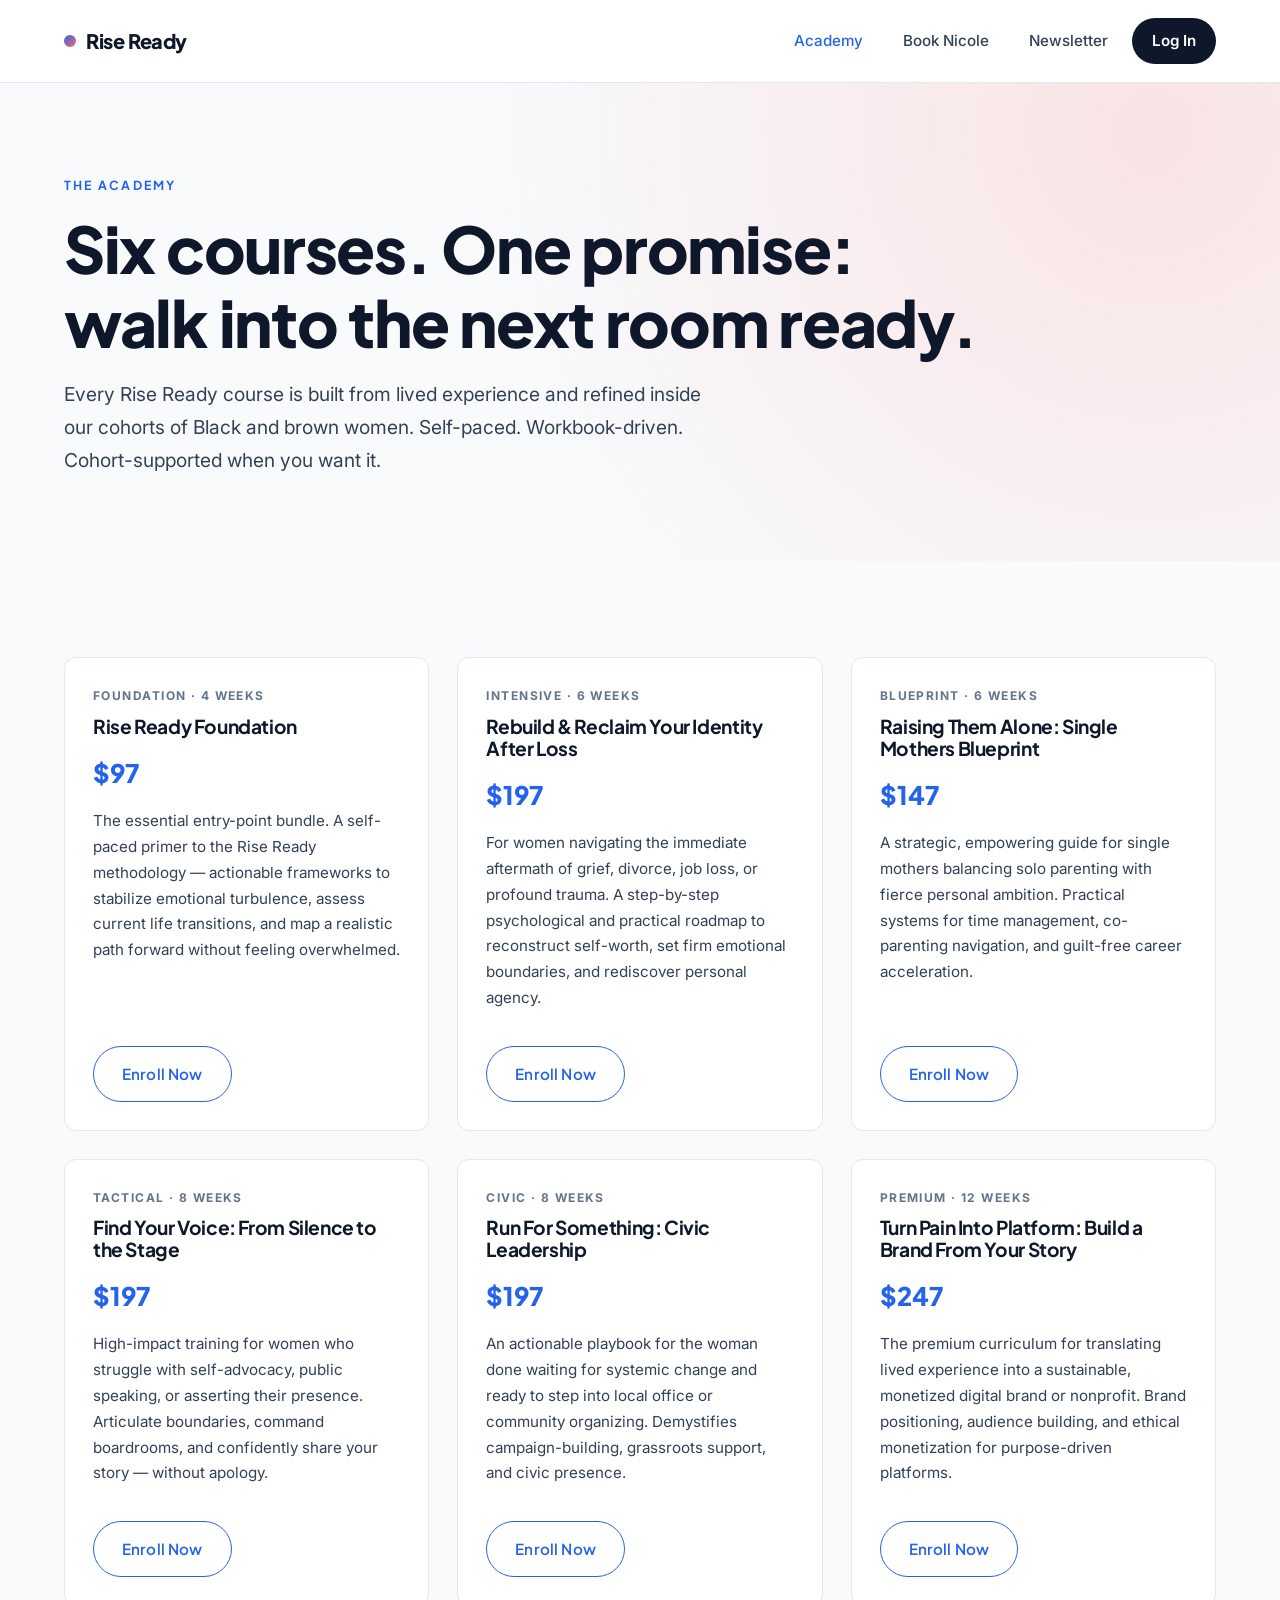
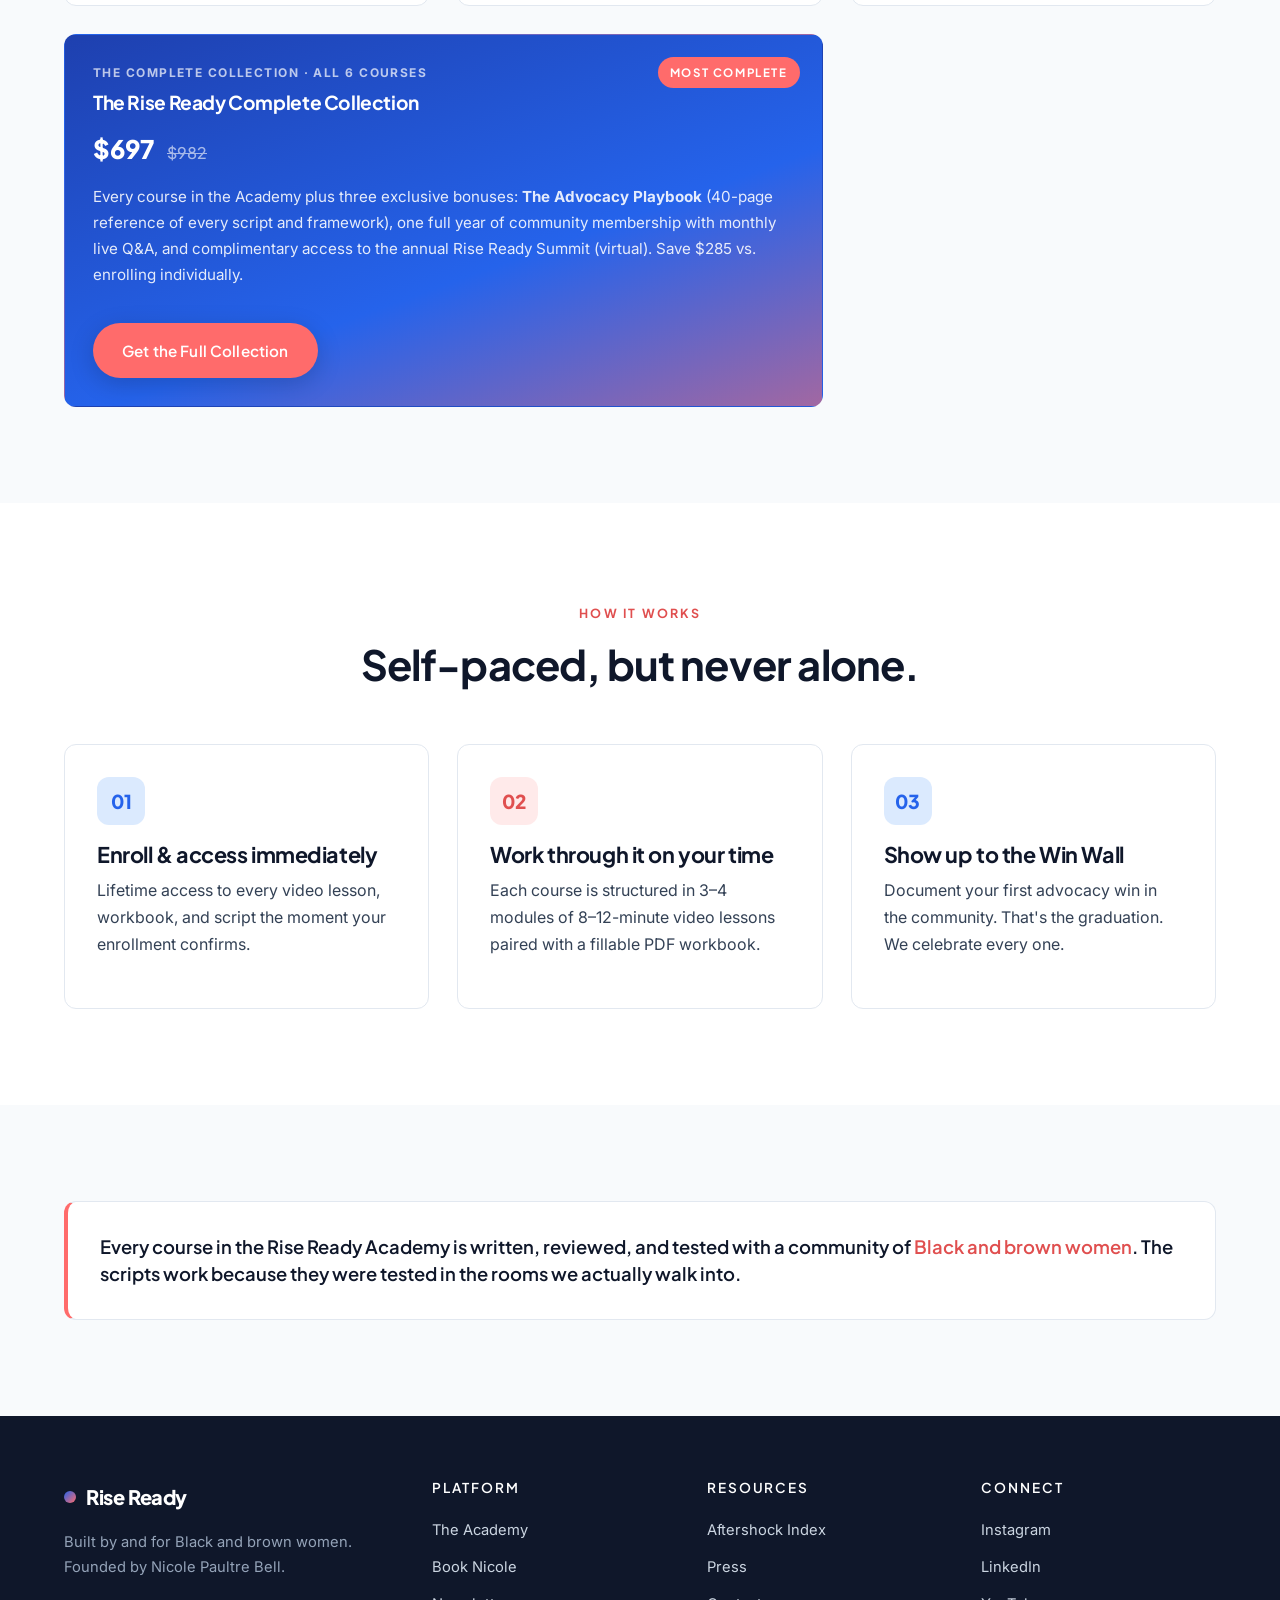
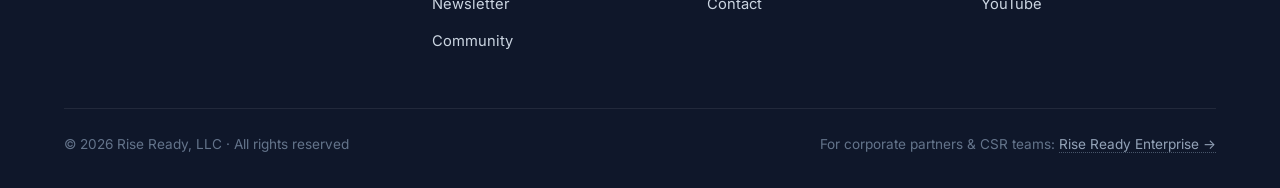
==== academy.html @ 7138906f "Build Rise Ready site: homepage, Academy, Book Nicole, Enterprise portal - Brand system: Azure #2563" ====
<!DOCTYPE html>
<html lang="en">
<head>
  <meta charset="UTF-8" />
  <meta name="viewport" content="width=device-width, initial-scale=1.0" />
  <title>The Academy — Rise Ready</title>
  <meta name="description" content="Six self-paced courses built for Black and brown women — from foundational healing to civic leadership and platform-building." />
  <link rel="preconnect" href="https://fonts.googleapis.com" />
  <link rel="preconnect" href="https://fonts.gstatic.com" crossorigin />
  <link href="https://fonts.googleapis.com/css2?family=Plus+Jakarta+Sans:wght@500;600;700;800&family=Inter:wght@400;500;600;700&display=swap" rel="stylesheet" />
  <link rel="stylesheet" href="style.css" />
</head>
<body>

  <!-- Navigation -->
  <header class="nav">
    <div class="nav-inner">
      <a href="index.html" class="brand"><span class="dot"></span> Rise Ready</a>
      <nav>
        <ul class="nav-links">
          <li><a href="academy.html" style="color: var(--azure);">Academy</a></li>
          <li><a href="speaking.html">Book Nicole</a></li>
          <li><a href="index.html#newsletter">Newsletter</a></li>
          <li><a href="#login" class="nav-cta">Log In</a></li>
        </ul>
      </nav>
    </div>
  </header>

  <!-- Page header -->
  <section class="page-header">
    <div class="container">
      <span class="eyebrow">The Academy</span>
      <h1>Six courses. One promise: <br>walk into the next room ready.</h1>
      <p class="lede">Every Rise Ready course is built from lived experience and refined inside our cohorts of Black and brown women. Self-paced. Workbook-driven. Cohort-supported when you want it.</p>
    </div>
  </section>

  <!-- Course catalog -->
  <section class="section-pearl">
    <div class="container">

      <div class="grid grid-3" style="margin-bottom: 28px;">

        <!-- 1. Rise Ready Foundation -->
        <article class="course">
          <span class="meta">Foundation · 4 weeks</span>
          <h3>Rise Ready Foundation</h3>
          <div class="price">$97</div>
          <p>The essential entry-point bundle. A self-paced primer to the Rise Ready methodology — actionable frameworks to stabilize emotional turbulence, assess current life transitions, and map a realistic path forward without feeling overwhelmed.</p>
          <a href="#enroll" class="btn btn-secondary">Enroll Now</a>
        </article>

        <!-- 2. Rebuild and Reclaim -->
        <article class="course">
          <span class="meta">Intensive · 6 weeks</span>
          <h3>Rebuild &amp; Reclaim Your Identity After Loss</h3>
          <div class="price">$197</div>
          <p>For women navigating the immediate aftermath of grief, divorce, job loss, or profound trauma. A step-by-step psychological and practical roadmap to reconstruct self-worth, set firm emotional boundaries, and rediscover personal agency.</p>
          <a href="#enroll" class="btn btn-secondary">Enroll Now</a>
        </article>

        <!-- 3. Raising Them Alone -->
        <article class="course">
          <span class="meta">Blueprint · 6 weeks</span>
          <h3>Raising Them Alone: Single Mothers Blueprint</h3>
          <div class="price">$147</div>
          <p>A strategic, empowering guide for single mothers balancing solo parenting with fierce personal ambition. Practical systems for time management, co-parenting navigation, and guilt-free career acceleration.</p>
          <a href="#enroll" class="btn btn-secondary">Enroll Now</a>
        </article>

        <!-- 4. Find Your Voice -->
        <article class="course">
          <span class="meta">Tactical · 8 weeks</span>
          <h3>Find Your Voice: From Silence to the Stage</h3>
          <div class="price">$197</div>
          <p>High-impact training for women who struggle with self-advocacy, public speaking, or asserting their presence. Articulate boundaries, command boardrooms, and confidently share your story — without apology.</p>
          <a href="#enroll" class="btn btn-secondary">Enroll Now</a>
        </article>

        <!-- 5. Run For Something -->
        <article class="course">
          <span class="meta">Civic · 8 weeks</span>
          <h3>Run For Something: Civic Leadership</h3>
          <div class="price">$197</div>
          <p>An actionable playbook for the woman done waiting for systemic change and ready to step into local office or community organizing. Demystifies campaign-building, grassroots support, and civic presence.</p>
          <a href="#enroll" class="btn btn-secondary">Enroll Now</a>
        </article>

        <!-- 6. Turn Pain Into Platform -->
        <article class="course">
          <span class="meta">Premium · 12 weeks</span>
          <h3>Turn Pain Into Platform: Build a Brand From Your Story</h3>
          <div class="price">$247</div>
          <p>The premium curriculum for translating lived experience into a sustainable, monetized digital brand or nonprofit. Brand positioning, audience building, and ethical monetization for purpose-driven platforms.</p>
          <a href="#enroll" class="btn btn-secondary">Enroll Now</a>
        </article>

      </div>

      <!-- Complete Collection -->
      <div class="grid grid-3">
        <article class="course course-featured">
          <span class="badge">Most Complete</span>
          <span class="meta">The Complete Collection · All 6 courses</span>
          <h3>The Rise Ready Complete Collection</h3>
          <div class="price">$697 <span style="font-size: 1rem; opacity: 0.6; text-decoration: line-through; font-weight: 500; margin-left: 8px;">$982</span></div>
          <p>Every course in the Academy plus three exclusive bonuses: <strong>The Advocacy Playbook</strong> (40-page reference of every script and framework), one full year of community membership with monthly live Q&amp;A, and complimentary access to the annual Rise Ready Summit (virtual). Save $285 vs. enrolling individually.</p>
          <a href="#enroll" class="btn btn-coral">Get the Full Collection</a>
        </article>
      </div>

    </div>
  </section>

  <!-- How it works -->
  <section>
    <div class="container">
      <div class="section-head">
        <span class="eyebrow coral">How it works</span>
        <h2>Self-paced, but never alone.</h2>
      </div>
      <div class="grid grid-3">
        <div class="pillar">
          <span class="icon">01</span>
          <h3>Enroll &amp; access immediately</h3>
          <p>Lifetime access to every video lesson, workbook, and script the moment your enrollment confirms.</p>
        </div>
        <div class="pillar coral">
          <span class="icon">02</span>
          <h3>Work through it on your time</h3>
          <p>Each course is structured in 3–4 modules of 8–12-minute video lessons paired with a fillable PDF workbook.</p>
        </div>
        <div class="pillar">
          <span class="icon">03</span>
          <h3>Show up to the Win Wall</h3>
          <p>Document your first advocacy win in the community. That's the graduation. We celebrate every one.</p>
        </div>
      </div>
    </div>
  </section>

  <!-- Identity callout -->
  <section class="section-pearl">
    <div class="container">
      <div class="identity-callout">
        Every course in the Rise Ready Academy is written, reviewed, and tested with a community of <em>Black and brown women</em>. The scripts work because they were tested in the rooms we actually walk into.
      </div>
    </div>
  </section>

  <!-- Footer -->
  <footer class="footer">
    <div class="container">
      <div class="footer-grid">
        <div>
          <div class="brand" style="color: white;"><span class="dot"></span> Rise Ready</div>
          <p style="margin-top: 16px; color: #94A3B8;">Built by and for Black and brown women. Founded by Nicole Paultre Bell.</p>
        </div>
        <div>
          <h4>Platform</h4>
          <ul>
            <li><a href="academy.html">The Academy</a></li>
            <li><a href="speaking.html">Book Nicole</a></li>
            <li><a href="index.html#newsletter">Newsletter</a></li>
            <li><a href="#community">Community</a></li>
          </ul>
        </div>
        <div>
          <h4>Resources</h4>
          <ul>
            <li><a href="#index">Aftershock Index</a></li>
            <li><a href="#press">Press</a></li>
            <li><a href="#contact">Contact</a></li>
          </ul>
        </div>
        <div>
          <h4>Connect</h4>
          <ul>
            <li><a href="#instagram">Instagram</a></li>
            <li><a href="#linkedin">LinkedIn</a></li>
            <li><a href="#youtube">YouTube</a></li>
          </ul>
        </div>
      </div>
      <div class="footer-bottom">
        <span>© 2026 Rise Ready, LLC · All rights reserved</span>
        <span class="footer-enterprise">For corporate partners &amp; CSR teams: <a href="enterprise.html">Rise Ready Enterprise →</a></span>
      </div>
    </div>
  </footer>

</body>
</html>
---- style.css ----
/* =========================================================
   RISE READY — BRAND SYSTEM
   Palette: Azure Blue #2563EB · Sunrise Coral #FF6B6B
            Crisp White #FFFFFF · Pearl Grey #F8FAFC
   Type:    Plus Jakarta Sans (headers) · Inter (body)
   ========================================================= */

:root {
  --azure: #2563EB;
  --azure-deep: #1E40AF;
  --azure-soft: #DBEAFE;
  --coral: #FF6B6B;
  --coral-deep: #E04F4F;
  --white: #FFFFFF;
  --pearl: #F8FAFC;
  --ink: #0F172A;
  --ink-soft: #334155;
  --ink-muted: #64748B;
  --line: #E2E8F0;

  --shadow-sm: 0 1px 2px rgba(15, 23, 42, 0.06);
  --shadow-md: 0 4px 16px rgba(15, 23, 42, 0.08);
  --shadow-lg: 0 12px 40px rgba(37, 99, 235, 0.12);

  --radius-sm: 6px;
  --radius-md: 12px;
  --radius-lg: 20px;

  --container: 1200px;
}

/* ---------- Reset ---------- */
*, *::before, *::after { box-sizing: border-box; }
html { scroll-behavior: smooth; -webkit-text-size-adjust: 100%; }
body {
  margin: 0;
  font-family: 'Inter', -apple-system, BlinkMacSystemFont, 'Segoe UI', sans-serif;
  font-size: 16px;
  line-height: 1.7;
  color: var(--ink);
  background: var(--white);
  -webkit-font-smoothing: antialiased;
  -moz-osx-font-smoothing: grayscale;
}
img { max-width: 100%; display: block; }
a { color: var(--azure); text-decoration: none; }
a:hover { color: var(--azure-deep); }

/* ---------- Typography ---------- */
h1, h2, h3, h4, h5 {
  font-family: 'Plus Jakarta Sans', 'Inter', sans-serif;
  font-weight: 700;
  letter-spacing: -0.02em;
  line-height: 1.15;
  margin: 0 0 0.6em;
  color: var(--ink);
}
h1 { font-size: clamp(2.4rem, 5.5vw, 4rem); font-weight: 800; }
h2 { font-size: clamp(1.8rem, 3.4vw, 2.6rem); }
h3 { font-size: 1.35rem; font-weight: 700; }
h4 { font-size: 1.05rem; font-weight: 600; }
p  { margin: 0 0 1.1em; color: var(--ink-soft); }

.eyebrow {
  display: inline-block;
  font-family: 'Plus Jakarta Sans', sans-serif;
  font-size: 0.78rem;
  font-weight: 700;
  letter-spacing: 0.18em;
  text-transform: uppercase;
  color: var(--azure);
  margin-bottom: 1rem;
}
.eyebrow.coral { color: var(--coral-deep); }

.lede { font-size: 1.15rem; color: var(--ink-soft); max-width: 640px; }

.data {
  font-family: 'Plus Jakarta Sans', sans-serif;
  font-weight: 800;
  font-variant-numeric: tabular-nums;
  letter-spacing: -0.02em;
  color: var(--azure);
}

/* ---------- Layout ---------- */
.container { width: 100%; max-width: var(--container); margin: 0 auto; padding: 0 24px; }
section { padding: 96px 0; }
@media (max-width: 720px) { section { padding: 64px 0; } }

.section-pearl { background: var(--pearl); }
.section-ink { background: var(--ink); color: #CBD5E1; }
.section-ink h1, .section-ink h2, .section-ink h3, .section-ink h4 { color: var(--white); }
.section-ink p { color: #CBD5E1; }
.section-azure {
  background: linear-gradient(135deg, var(--azure) 0%, var(--azure-deep) 100%);
  color: var(--white);
}
.section-azure h1, .section-azure h2, .section-azure h3, .section-azure h4 { color: var(--white); }
.section-azure p { color: rgba(255, 255, 255, 0.88); }

.grid { display: grid; gap: 28px; }
.grid-2 { grid-template-columns: repeat(2, 1fr); }
.grid-3 { grid-template-columns: repeat(3, 1fr); }
.grid-4 { grid-template-columns: repeat(4, 1fr); }
@media (max-width: 900px) {
  .grid-3, .grid-4 { grid-template-columns: repeat(2, 1fr); }
}
@media (max-width: 620px) {
  .grid-2, .grid-3, .grid-4 { grid-template-columns: 1fr; }
}

/* ---------- Buttons ---------- */
.btn {
  display: inline-flex;
  align-items: center;
  justify-content: center;
  gap: 10px;
  padding: 14px 28px;
  border-radius: 999px;
  font-family: 'Plus Jakarta Sans', sans-serif;
  font-weight: 600;
  font-size: 0.95rem;
  letter-spacing: 0.01em;
  border: 1.5px solid transparent;
  cursor: pointer;
  transition: transform 0.15s ease, box-shadow 0.2s ease, background 0.2s ease, color 0.2s ease, border-color 0.2s ease;
  text-decoration: none;
}
.btn-primary {
  background: var(--azure);
  color: var(--white);
  box-shadow: var(--shadow-md);
}
.btn-primary:hover {
  background: var(--azure-deep);
  color: var(--white);
  transform: translateY(-1px);
  box-shadow: var(--shadow-lg);
}
.btn-coral {
  background: var(--coral);
  color: var(--white);
}
.btn-coral:hover { background: var(--coral-deep); color: var(--white); transform: translateY(-1px); }
.btn-secondary {
  background: transparent;
  border-color: var(--azure);
  color: var(--azure);
}
.btn-secondary:hover { background: var(--azure); color: var(--white); }
.btn-ghost-light {
  background: transparent;
  border-color: rgba(255, 255, 255, 0.5);
  color: var(--white);
}
.btn-ghost-light:hover { background: var(--white); color: var(--azure-deep); border-color: var(--white); }

/* ---------- Navigation ---------- */
.nav {
  position: sticky;
  top: 0;
  z-index: 50;
  background: rgba(255, 255, 255, 0.92);
  backdrop-filter: saturate(180%) blur(12px);
  border-bottom: 1px solid var(--line);
}
.nav-inner {
  max-width: var(--container);
  margin: 0 auto;
  display: flex;
  align-items: center;
  justify-content: space-between;
  padding: 18px 24px;
}
.brand {
  font-family: 'Plus Jakarta Sans', sans-serif;
  font-weight: 800;
  font-size: 1.25rem;
  letter-spacing: -0.02em;
  color: var(--ink);
  display: flex;
  align-items: center;
  gap: 10px;
}
.brand .dot {
  width: 12px; height: 12px; border-radius: 50%;
  background: linear-gradient(135deg, var(--azure), var(--coral));
}
.nav-links { display: flex; gap: 8px; align-items: center; list-style: none; margin: 0; padding: 0; }
.nav-links a {
  display: inline-block;
  padding: 8px 16px;
  font-size: 0.95rem;
  font-weight: 500;
  color: var(--ink-soft);
  border-radius: 999px;
}
.nav-links a:hover { color: var(--azure); background: var(--pearl); }
.nav-links .nav-cta {
  background: var(--ink);
  color: var(--white);
  padding: 10px 20px;
  font-weight: 600;
}
.nav-links .nav-cta:hover { background: var(--azure); color: var(--white); }

.nav-toggle { display: none; }
@media (max-width: 760px) {
  .nav-links { display: none; }
}

/* ---------- Hero ---------- */
.hero {
  position: relative;
  padding: 120px 0 96px;
  background:
    radial-gradient(circle at 85% 0%, rgba(255, 107, 107, 0.18), transparent 55%),
    radial-gradient(circle at 0% 90%, rgba(37, 99, 235, 0.12), transparent 50%),
    var(--pearl);
  overflow: hidden;
}
.hero-grid {
  display: grid;
  grid-template-columns: 1.2fr 1fr;
  gap: 60px;
  align-items: center;
}
@media (max-width: 900px) {
  .hero { padding: 80px 0 64px; }
  .hero-grid { grid-template-columns: 1fr; gap: 40px; }
}
.hero h1 { margin-bottom: 0.4em; }
.hero h1 .accent {
  background: linear-gradient(120deg, var(--azure) 0%, var(--coral) 100%);
  -webkit-background-clip: text;
  background-clip: text;
  color: transparent;
}
.hero-cta { display: flex; gap: 14px; flex-wrap: wrap; margin-top: 28px; }

.hero-card {
  position: relative;
  background: var(--white);
  border: 1px solid var(--line);
  border-radius: var(--radius-lg);
  padding: 32px;
  box-shadow: var(--shadow-lg);
}
.hero-card .stat-row {
  display: grid;
  grid-template-columns: 1fr 1fr;
  gap: 20px;
  margin-top: 20px;
  padding-top: 20px;
  border-top: 1px solid var(--line);
}
.hero-card .stat-num { font-size: 2rem; line-height: 1; color: var(--azure); }
.hero-card .stat-label { font-size: 0.85rem; color: var(--ink-muted); margin-top: 4px; }

.hero-card .quote {
  font-family: 'Plus Jakarta Sans', sans-serif;
  font-size: 1.1rem;
  font-weight: 600;
  color: var(--ink);
  line-height: 1.4;
}
.hero-card .quote::before {
  content: '“';
  font-size: 3rem;
  color: var(--coral);
  line-height: 0.8;
  display: block;
  margin-bottom: 8px;
}
.hero-card .attribution {
  font-size: 0.85rem;
  color: var(--ink-muted);
  margin-top: 12px;
}

/* ---------- Proof bar ---------- */
.proof-bar {
  background: var(--white);
  border-top: 1px solid var(--line);
  border-bottom: 1px solid var(--line);
  padding: 28px 0;
}
.proof-bar .row {
  display: flex;
  flex-wrap: wrap;
  gap: 32px;
  justify-content: space-between;
  align-items: center;
}
.proof-bar .label {
  font-family: 'Plus Jakarta Sans', sans-serif;
  font-size: 0.78rem;
  letter-spacing: 0.16em;
  text-transform: uppercase;
  color: var(--ink-muted);
}
.proof-logos {
  display: flex;
  flex-wrap: wrap;
  gap: 24px 40px;
}
.proof-logos span {
  font-family: 'Plus Jakarta Sans', sans-serif;
  font-weight: 700;
  font-size: 0.95rem;
  color: var(--ink-soft);
  letter-spacing: 0.02em;
}

/* ---------- Cards / Pillars ---------- */
.pillar {
  background: var(--white);
  border: 1px solid var(--line);
  border-radius: var(--radius-md);
  padding: 32px;
  transition: transform 0.2s ease, box-shadow 0.2s ease, border-color 0.2s ease;
  display: flex;
  flex-direction: column;
}
.pillar:hover {
  transform: translateY(-3px);
  box-shadow: var(--shadow-md);
  border-color: var(--azure-soft);
}
.pillar .icon {
  width: 48px; height: 48px;
  border-radius: 12px;
  background: var(--azure-soft);
  color: var(--azure);
  display: inline-flex;
  align-items: center;
  justify-content: center;
  font-family: 'Plus Jakarta Sans', sans-serif;
  font-weight: 800;
  font-size: 1.2rem;
  margin-bottom: 18px;
}
.pillar.coral .icon { background: rgba(255, 107, 107, 0.14); color: var(--coral-deep); }
.pillar h3 { margin-bottom: 0.4em; }
.pillar p { flex-grow: 1; }
.pillar .pillar-link {
  font-weight: 600;
  font-size: 0.95rem;
  margin-top: 10px;
  display: inline-flex;
  gap: 6px;
  align-items: center;
}

/* ---------- Course cards ---------- */
.course {
  background: var(--white);
  border: 1px solid var(--line);
  border-radius: var(--radius-md);
  padding: 28px;
  display: flex;
  flex-direction: column;
  position: relative;
  transition: transform 0.2s ease, box-shadow 0.2s ease, border-color 0.2s ease;
}
.course:hover {
  transform: translateY(-3px);
  border-color: var(--azure);
  box-shadow: var(--shadow-md);
}
.course .price {
  font-family: 'Plus Jakarta Sans', sans-serif;
  font-weight: 800;
  font-size: 1.6rem;
  color: var(--azure);
  margin: 4px 0 14px;
}
.course h3 { font-size: 1.2rem; margin-bottom: 0.5em; }
.course p { font-size: 0.95rem; flex-grow: 1; }
.course .meta {
  display: inline-block;
  font-size: 0.75rem;
  font-weight: 700;
  letter-spacing: 0.12em;
  text-transform: uppercase;
  color: var(--ink-muted);
  margin-bottom: 8px;
}
.course .btn { margin-top: 18px; align-self: flex-start; }

.course-featured {
  background: linear-gradient(160deg, var(--azure-deep) 0%, var(--azure) 60%, var(--coral) 130%);
  color: var(--white);
  border-color: transparent;
  grid-column: span 2;
}
.course-featured h3, .course-featured .price { color: var(--white); }
.course-featured p { color: rgba(255, 255, 255, 0.88); }
.course-featured .meta { color: rgba(255, 255, 255, 0.7); }
.course-featured .badge {
  position: absolute;
  top: 22px;
  right: 22px;
  background: var(--coral);
  color: var(--white);
  font-family: 'Plus Jakarta Sans', sans-serif;
  font-size: 0.72rem;
  font-weight: 700;
  letter-spacing: 0.14em;
  text-transform: uppercase;
  padding: 6px 12px;
  border-radius: 999px;
}
.course-featured .btn-coral { box-shadow: 0 6px 24px rgba(0,0,0,0.18); }
@media (max-width: 900px) { .course-featured { grid-column: span 1; } }

/* ---------- Authority / about ---------- */
.authority {
  display: grid;
  grid-template-columns: 1fr 1fr;
  gap: 60px;
  align-items: center;
}
@media (max-width: 900px) { .authority { grid-template-columns: 1fr; gap: 40px; } }

.credential-list {
  list-style: none;
  margin: 24px 0 0;
  padding: 0;
}
.credential-list li {
  display: flex;
  gap: 16px;
  padding: 18px 0;
  border-bottom: 1px solid var(--line);
}
.credential-list li:last-child { border-bottom: none; }
.credential-list .num {
  font-family: 'Plus Jakarta Sans', sans-serif;
  font-weight: 800;
  color: var(--coral);
  font-size: 1rem;
  flex-shrink: 0;
  width: 32px;
}
.credential-list strong {
  display: block;
  color: var(--ink);
  font-family: 'Plus Jakarta Sans', sans-serif;
  font-size: 1.05rem;
  margin-bottom: 4px;
}
.credential-list span { color: var(--ink-muted); font-size: 0.95rem; }

.portrait {
  background: linear-gradient(140deg, var(--azure) 0%, var(--coral) 100%);
  border-radius: var(--radius-lg);
  aspect-ratio: 4 / 5;
  display: flex;
  align-items: flex-end;
  justify-content: flex-start;
  padding: 32px;
  color: var(--white);
  position: relative;
  overflow: hidden;
}
.portrait::before {
  content: '';
  position: absolute;
  inset: 0;
  background:
    radial-gradient(circle at 30% 30%, rgba(255,255,255,0.18), transparent 55%),
    radial-gradient(circle at 70% 80%, rgba(0,0,0,0.18), transparent 55%);
}
.portrait .name {
  position: relative;
  font-family: 'Plus Jakarta Sans', sans-serif;
  font-weight: 800;
  font-size: 1.4rem;
}
.portrait .role {
  position: relative;
  font-size: 0.9rem;
  opacity: 0.9;
}

/* ---------- Index / data section ---------- */
.index-card {
  display: grid;
  grid-template-columns: 1.2fr 1fr;
  gap: 60px;
  align-items: center;
  background: var(--ink);
  color: var(--white);
  border-radius: var(--radius-lg);
  padding: 56px;
  position: relative;
  overflow: hidden;
}
.index-card::before {
  content: '';
  position: absolute;
  inset: 0;
  background: radial-gradient(circle at 100% 0%, rgba(255, 107, 107, 0.25), transparent 50%);
}
@media (max-width: 900px) {
  .index-card { grid-template-columns: 1fr; padding: 36px; gap: 32px; }
}
.index-card h2, .index-card h3 { color: var(--white); }
.index-card p { color: #CBD5E1; }
.index-stats { position: relative; display: grid; grid-template-columns: 1fr 1fr; gap: 24px; }
.index-stats .stat {
  background: rgba(255,255,255,0.06);
  border: 1px solid rgba(255,255,255,0.12);
  border-radius: var(--radius-md);
  padding: 20px;
}
.index-stats .num {
  font-family: 'Plus Jakarta Sans', sans-serif;
  font-weight: 800;
  font-size: 2.4rem;
  background: linear-gradient(120deg, #FFFFFF 0%, var(--coral) 100%);
  -webkit-background-clip: text;
  background-clip: text;
  color: transparent;
}
.index-stats .label { font-size: 0.85rem; color: #94A3B8; margin-top: 4px; }

/* ---------- Newsletter ---------- */
.newsletter {
  background: linear-gradient(135deg, var(--azure) 0%, var(--azure-deep) 100%);
  color: var(--white);
  border-radius: var(--radius-lg);
  padding: 56px;
  display: grid;
  grid-template-columns: 1.2fr 1fr;
  gap: 40px;
  align-items: center;
  position: relative;
  overflow: hidden;
}
.newsletter::before {
  content: '';
  position: absolute;
  right: -40px; top: -40px;
  width: 240px; height: 240px;
  border-radius: 50%;
  background: var(--coral);
  opacity: 0.25;
  filter: blur(40px);
}
@media (max-width: 900px) {
  .newsletter { grid-template-columns: 1fr; padding: 36px; }
}
.newsletter h2 { color: var(--white); }
.newsletter p { color: rgba(255,255,255,0.88); }
.newsletter form { display: flex; gap: 10px; flex-wrap: wrap; position: relative; }
.newsletter input {
  flex: 1 1 240px;
  padding: 14px 18px;
  border: none;
  border-radius: 999px;
  font-family: inherit;
  font-size: 1rem;
  color: var(--ink);
  background: var(--white);
}
.newsletter input:focus { outline: 2px solid var(--coral); outline-offset: 2px; }

/* ---------- Footer ---------- */
.footer {
  background: var(--ink);
  color: #94A3B8;
  padding: 64px 0 32px;
  font-size: 0.92rem;
}
.footer h4 {
  color: var(--white);
  font-size: 0.85rem;
  letter-spacing: 0.14em;
  text-transform: uppercase;
  margin-bottom: 16px;
}
.footer a { color: #CBD5E1; }
.footer a:hover { color: var(--coral); }
.footer ul { list-style: none; padding: 0; margin: 0; }
.footer ul li { padding: 6px 0; }
.footer-grid {
  display: grid;
  grid-template-columns: 1.4fr 1fr 1fr 1fr;
  gap: 40px;
}
@media (max-width: 760px) {
  .footer-grid { grid-template-columns: 1fr 1fr; }
}
.footer-bottom {
  margin-top: 48px;
  padding-top: 24px;
  border-top: 1px solid rgba(255,255,255,0.08);
  display: flex;
  justify-content: space-between;
  flex-wrap: wrap;
  gap: 16px;
  font-size: 0.85rem;
  color: #64748B;
}
.footer-enterprise {
  font-size: 0.85rem;
  color: #64748B;
}
.footer-enterprise a {
  color: #94A3B8;
  border-bottom: 1px dotted #475569;
}
.footer-enterprise a:hover { color: var(--coral); }

/* ---------- Page header (interior pages) ---------- */
.page-header {
  padding: 88px 0 64px;
  background:
    radial-gradient(circle at 90% 10%, rgba(255, 107, 107, 0.16), transparent 55%),
    var(--pearl);
}
.page-header h1 { margin-bottom: 0.3em; }
.page-header .lede { font-size: 1.2rem; }

/* ---------- Speaking page ---------- */
.talks-grid { display: grid; grid-template-columns: repeat(2, 1fr); gap: 28px; }
@media (max-width: 760px) { .talks-grid { grid-template-columns: 1fr; } }
.talk {
  background: var(--white);
  border: 1px solid var(--line);
  border-radius: var(--radius-md);
  padding: 28px;
  transition: transform 0.2s ease, box-shadow 0.2s ease;
}
.talk:hover { transform: translateY(-3px); box-shadow: var(--shadow-md); }
.talk .talk-meta {
  display: flex;
  gap: 12px;
  flex-wrap: wrap;
  font-size: 0.78rem;
  letter-spacing: 0.12em;
  text-transform: uppercase;
  color: var(--ink-muted);
  font-weight: 600;
  margin-bottom: 14px;
}
.talk .talk-meta .fee {
  color: var(--coral-deep);
  background: rgba(255, 107, 107, 0.1);
  padding: 4px 10px;
  border-radius: 999px;
}
.talk h3 { margin-bottom: 0.4em; }

.intake-form {
  background: var(--white);
  border: 1px solid var(--line);
  border-radius: var(--radius-lg);
  padding: 40px;
  box-shadow: var(--shadow-md);
}
.intake-form .field {
  display: grid;
  gap: 8px;
  margin-bottom: 20px;
}
.intake-form label {
  font-family: 'Plus Jakarta Sans', sans-serif;
  font-weight: 600;
  font-size: 0.9rem;
  color: var(--ink);
}
.intake-form input,
.intake-form select,
.intake-form textarea {
  width: 100%;
  padding: 12px 14px;
  font-family: inherit;
  font-size: 0.98rem;
  color: var(--ink);
  background: var(--pearl);
  border: 1.5px solid var(--line);
  border-radius: var(--radius-sm);
  transition: border-color 0.15s ease, background 0.15s ease;
}
.intake-form input:focus,
.intake-form select:focus,
.intake-form textarea:focus {
  outline: none;
  border-color: var(--azure);
  background: var(--white);
}
.intake-form textarea { min-height: 120px; resize: vertical; }
.intake-form .field-row {
  display: grid;
  grid-template-columns: 1fr 1fr;
  gap: 20px;
}
@media (max-width: 620px) { .intake-form .field-row { grid-template-columns: 1fr; } }

/* ---------- Enterprise page ---------- */
.enterprise-hero {
  background: var(--ink);
  color: var(--white);
  padding: 120px 0 96px;
  position: relative;
  overflow: hidden;
}
.enterprise-hero::before {
  content: '';
  position: absolute;
  top: -100px; right: -100px;
  width: 500px; height: 500px;
  border-radius: 50%;
  background: radial-gradient(circle, var(--azure) 0%, transparent 70%);
  opacity: 0.4;
}
.enterprise-hero::after {
  content: '';
  position: absolute;
  bottom: -100px; left: -50px;
  width: 400px; height: 400px;
  border-radius: 50%;
  background: radial-gradient(circle, var(--coral) 0%, transparent 70%);
  opacity: 0.25;
}
.enterprise-hero .container { position: relative; z-index: 1; }
.enterprise-hero h1 { color: var(--white); }
.enterprise-hero .accent {
  background: linear-gradient(120deg, #FFFFFF 0%, var(--coral) 100%);
  -webkit-background-clip: text;
  background-clip: text;
  color: transparent;
}
.enterprise-hero .lede { color: rgba(255,255,255,0.82); max-width: 720px; }

.tier {
  background: var(--white);
  border: 1px solid var(--line);
  border-radius: var(--radius-md);
  padding: 32px;
  display: flex;
  flex-direction: column;
  height: 100%;
  position: relative;
}
.tier .tier-meta {
  font-family: 'Plus Jakarta Sans', sans-serif;
  font-size: 0.75rem;
  letter-spacing: 0.16em;
  text-transform: uppercase;
  color: var(--azure);
  font-weight: 700;
  margin-bottom: 8px;
}
.tier h3 { font-size: 1.5rem; margin-bottom: 0.3em; }
.tier .tier-price {
  font-family: 'Plus Jakarta Sans', sans-serif;
  font-weight: 800;
  font-size: 2rem;
  color: var(--ink);
  margin: 8px 0 16px;
}
.tier .tier-price small {
  font-size: 0.85rem;
  font-weight: 500;
  color: var(--ink-muted);
}
.tier ul { list-style: none; padding: 0; margin: 16px 0 24px; }
.tier ul li {
  position: relative;
  padding: 8px 0 8px 28px;
  color: var(--ink-soft);
  font-size: 0.95rem;
  border-bottom: 1px solid var(--line);
}
.tier ul li:last-child { border-bottom: none; }
.tier ul li::before {
  content: '';
  position: absolute;
  left: 0; top: 14px;
  width: 16px; height: 16px;
  border-radius: 50%;
  background: var(--azure-soft);
  border: 2px solid var(--azure);
}

.tier-featured {
  background: linear-gradient(180deg, var(--azure-deep), var(--azure));
  color: var(--white);
  border-color: transparent;
}
.tier-featured .tier-meta { color: rgba(255,255,255,0.85); }
.tier-featured h3, .tier-featured .tier-price { color: var(--white); }
.tier-featured .tier-price small { color: rgba(255,255,255,0.7); }
.tier-featured p { color: rgba(255,255,255,0.88); }
.tier-featured ul li { color: rgba(255,255,255,0.92); border-bottom-color: rgba(255,255,255,0.12); }
.tier-featured ul li::before { background: rgba(255,255,255,0.2); border-color: var(--white); }
.tier-featured .badge {
  position: absolute;
  top: -12px; right: 24px;
  background: var(--coral);
  color: var(--white);
  font-family: 'Plus Jakarta Sans', sans-serif;
  font-size: 0.7rem;
  font-weight: 700;
  letter-spacing: 0.14em;
  text-transform: uppercase;
  padding: 6px 14px;
  border-radius: 999px;
}

.tier-acquisition {
  background: linear-gradient(135deg, var(--ink) 0%, #1E293B 100%);
  color: var(--white);
  border-color: transparent;
  grid-column: span 3;
  display: grid;
  grid-template-columns: 1.4fr 1fr;
  gap: 40px;
  align-items: center;
}
@media (max-width: 900px) {
  .tier-acquisition { grid-template-columns: 1fr; grid-column: span 1; }
}
.tier-acquisition .tier-meta { color: var(--coral); }
.tier-acquisition h3, .tier-acquisition .tier-price { color: var(--white); }
.tier-acquisition p { color: rgba(255,255,255,0.82); }
.tier-acquisition ul li { color: rgba(255,255,255,0.9); border-bottom-color: rgba(255,255,255,0.1); }
.tier-acquisition ul li::before { background: rgba(255, 107, 107, 0.25); border-color: var(--coral); }

.valuation {
  background: rgba(255, 255, 255, 0.06);
  border: 1px solid rgba(255, 255, 255, 0.12);
  border-radius: var(--radius-md);
  padding: 24px;
}
.valuation .formula {
  font-family: 'Plus Jakarta Sans', sans-serif;
  font-weight: 700;
  font-size: 1.05rem;
  color: var(--white);
  line-height: 1.5;
  margin-bottom: 12px;
}
.valuation .formula span { color: var(--coral); }

/* ---------- Identity callout ---------- */
.identity-callout {
  background: var(--white);
  border: 1px solid var(--line);
  border-left: 4px solid var(--coral);
  border-radius: var(--radius-md);
  padding: 32px;
  font-family: 'Plus Jakarta Sans', sans-serif;
  font-weight: 600;
  font-size: 1.15rem;
  color: var(--ink);
  line-height: 1.45;
}
.identity-callout em {
  color: var(--coral-deep);
  font-style: normal;
}

/* ---------- Misc ---------- */
.center { text-align: center; }
.section-head { text-align: center; max-width: 720px; margin: 0 auto 56px; }
.section-head .lede { margin: 0 auto; }
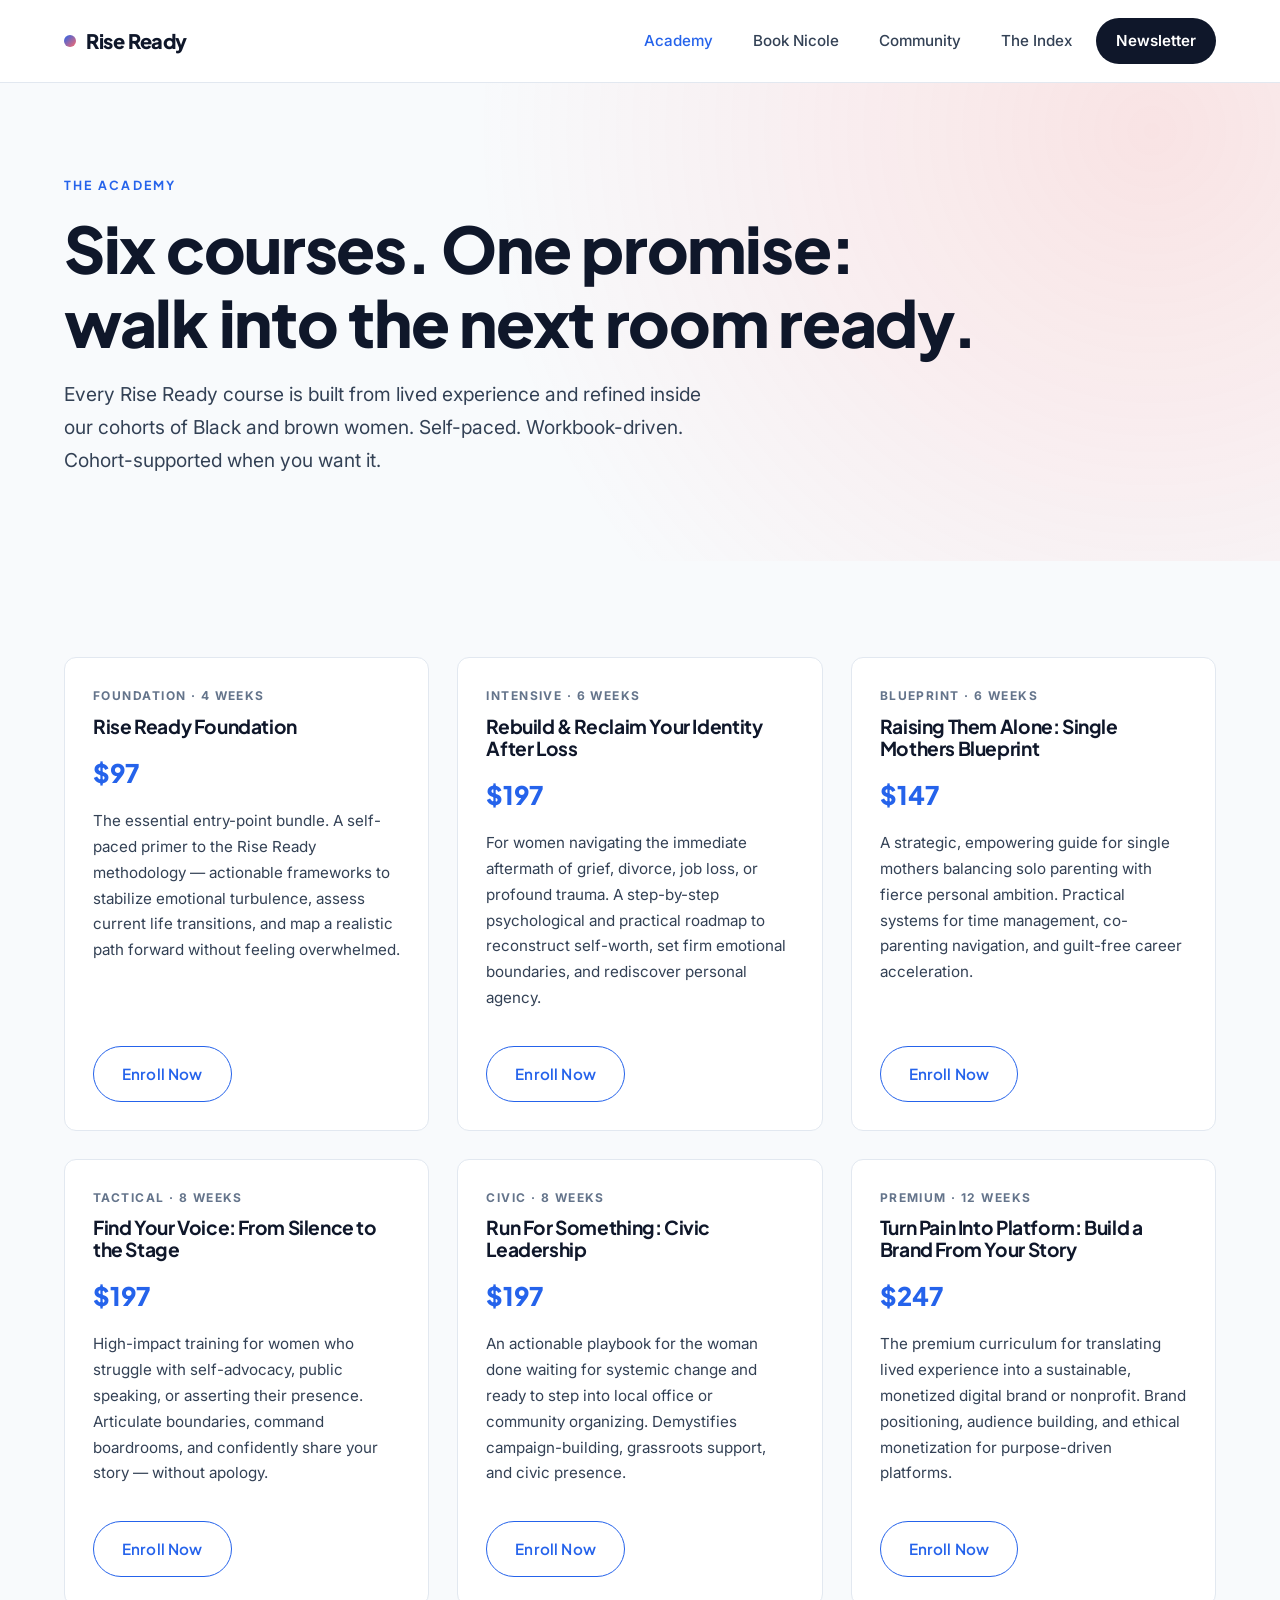
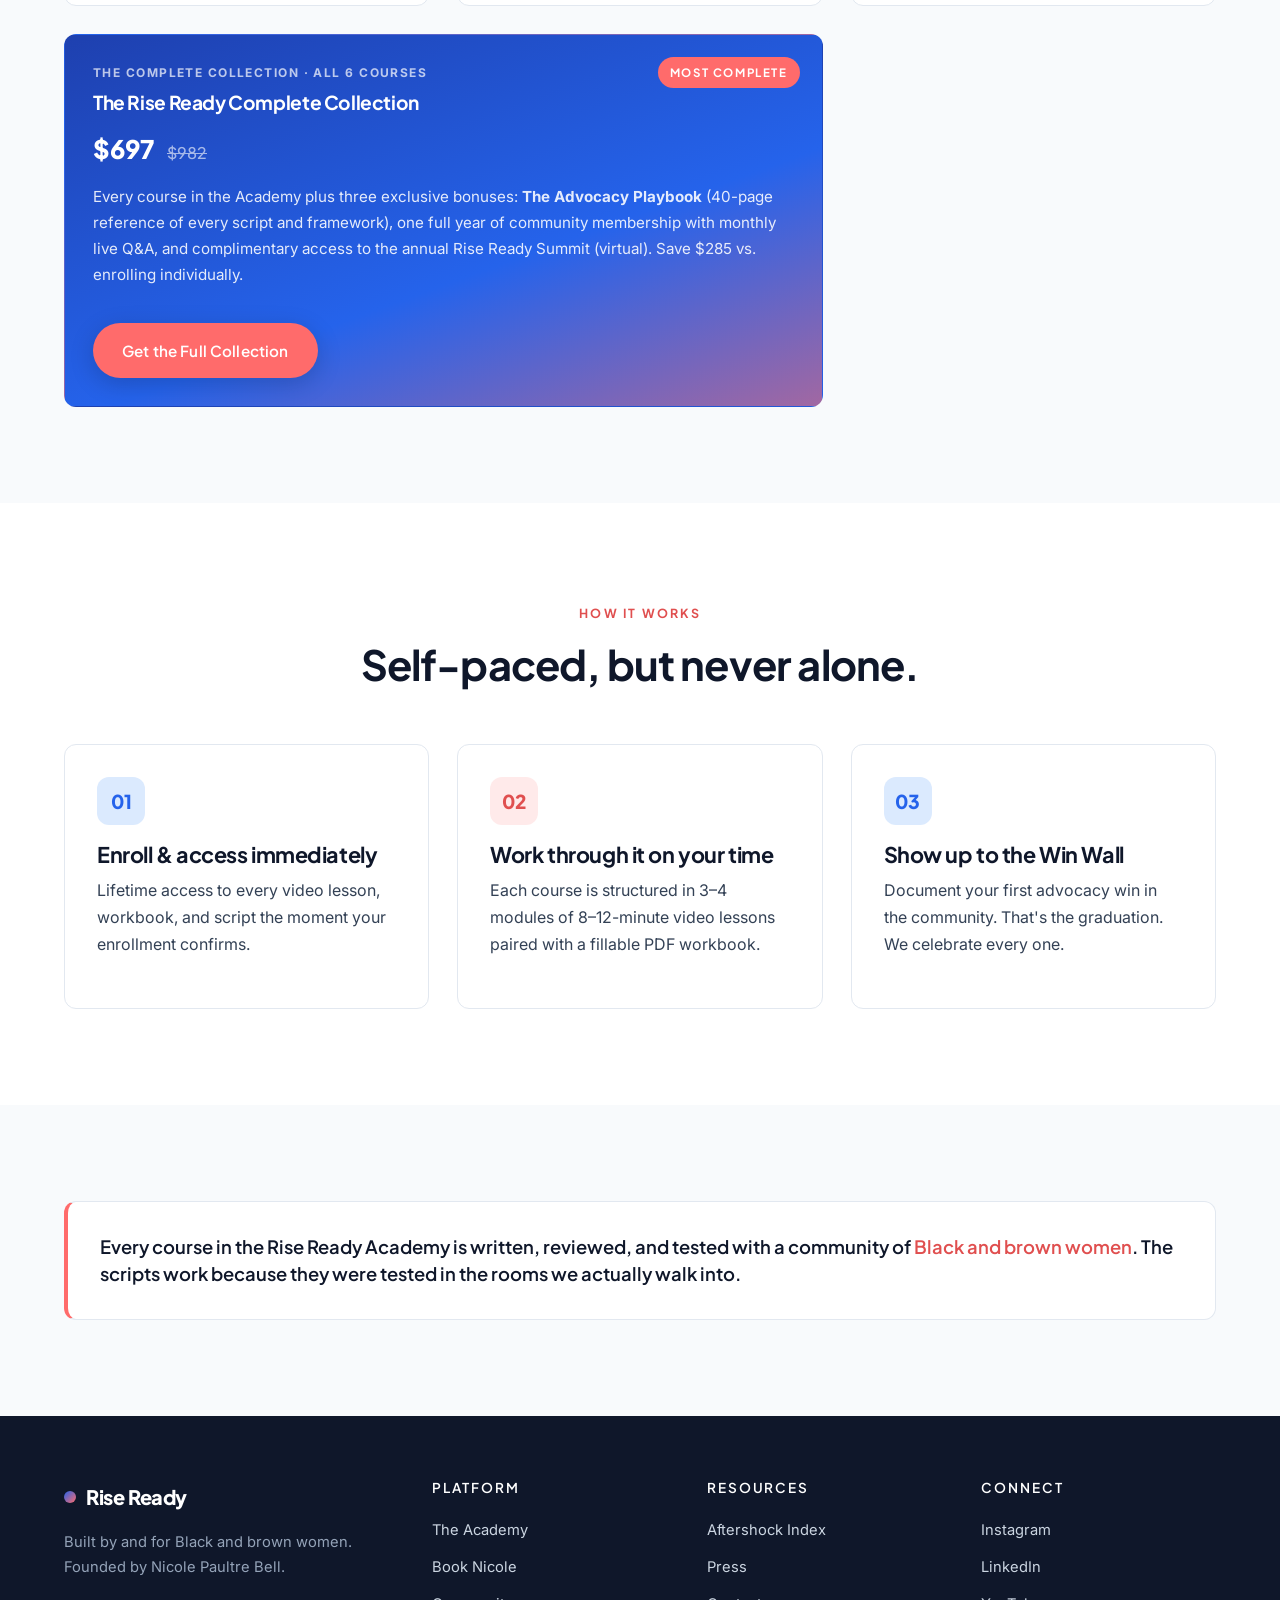
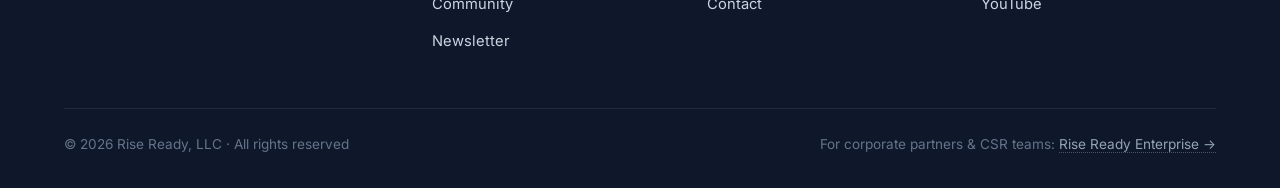
==== commit b5a42da2: "Round 2: mobile nav, Aftershock Index microsite, Community page, webhook-ready forms New pages: - af" ====
--- a/academy.html
+++ b/academy.html
@@ -16,12 +16,14 @@
   <header class="nav">
     <div class="nav-inner">
       <a href="index.html" class="brand"><span class="dot"></span> Rise Ready</a>
+      <button class="nav-toggle" data-nav-toggle aria-controls="nav-links" aria-expanded="false">Menu <span class="bars"></span></button>
       <nav>
-        <ul class="nav-links">
+        <ul class="nav-links" data-nav-links id="nav-links">
           <li><a href="academy.html" style="color: var(--azure);">Academy</a></li>
           <li><a href="speaking.html">Book Nicole</a></li>
-          <li><a href="index.html#newsletter">Newsletter</a></li>
-          <li><a href="#login" class="nav-cta">Log In</a></li>
+          <li><a href="community.html">Community</a></li>
+          <li><a href="aftershock-index.html">The Index</a></li>
+          <li><a href="index.html#newsletter" class="nav-cta">Newsletter</a></li>
         </ul>
       </nav>
     </div>
@@ -162,14 +164,14 @@
           <ul>
             <li><a href="academy.html">The Academy</a></li>
             <li><a href="speaking.html">Book Nicole</a></li>
+            <li><a href="community.html">Community</a></li>
             <li><a href="index.html#newsletter">Newsletter</a></li>
-            <li><a href="#community">Community</a></li>
           </ul>
         </div>
         <div>
           <h4>Resources</h4>
           <ul>
-            <li><a href="#index">Aftershock Index</a></li>
+            <li><a href="aftershock-index.html">Aftershock Index</a></li>
             <li><a href="#press">Press</a></li>
             <li><a href="#contact">Contact</a></li>
           </ul>
@@ -190,5 +192,6 @@
     </div>
   </footer>
 
+  <script src="main.js" defer></script>
 </body>
 </html>
--- a/style.css
+++ b/style.css
@@ -870,3 +870,467 @@
 .center { text-align: center; }
 .section-head { text-align: center; max-width: 720px; margin: 0 auto 56px; }
 .section-head .lede { margin: 0 auto; }
+
+
+
+/* =========================================================
+   ROUND 2 — Mobile nav · Index microsite · Community page · FAQ
+   ========================================================= */
+
+/* ---------- Mobile nav drawer ---------- */
+.nav-toggle {
+  display: none;
+  background: transparent;
+  border: 1.5px solid var(--line);
+  border-radius: 999px;
+  padding: 8px 14px;
+  font-family: 'Plus Jakarta Sans', sans-serif;
+  font-weight: 600;
+  font-size: 0.85rem;
+  color: var(--ink);
+  cursor: pointer;
+  letter-spacing: 0.04em;
+}
+.nav-toggle:hover { border-color: var(--azure); color: var(--azure); }
+.nav-toggle .bars {
+  display: inline-block;
+  width: 16px;
+  height: 2px;
+  background: currentColor;
+  position: relative;
+  vertical-align: middle;
+  margin-left: 4px;
+}
+.nav-toggle .bars::before,
+.nav-toggle .bars::after {
+  content: '';
+  position: absolute;
+  left: 0;
+  width: 16px;
+  height: 2px;
+  background: currentColor;
+}
+.nav-toggle .bars::before { top: -5px; }
+.nav-toggle .bars::after { top: 5px; }
+
+@media (max-width: 760px) {
+  .nav-toggle { display: inline-flex; align-items: center; gap: 4px; }
+  .nav-links {
+    display: none;
+    position: absolute;
+    top: 100%;
+    left: 0;
+    right: 0;
+    background: var(--white);
+    border-bottom: 1px solid var(--line);
+    flex-direction: column;
+    padding: 16px 24px 24px;
+    gap: 4px;
+    box-shadow: var(--shadow-md);
+  }
+  .nav-links.is-open { display: flex; }
+  .nav-links a {
+    display: block;
+    padding: 14px 16px;
+    border-radius: var(--radius-sm);
+    font-size: 1rem;
+  }
+  .nav-links .nav-cta { margin-top: 8px; text-align: center; }
+}
+
+/* ---------- Form status (success / error) ---------- */
+.form-status {
+  margin-top: 16px;
+  padding: 14px 18px;
+  border-radius: var(--radius-sm);
+  font-size: 0.92rem;
+  display: none;
+}
+.form-status.is-success {
+  display: block;
+  background: rgba(37, 99, 235, 0.08);
+  border: 1px solid var(--azure-soft);
+  color: var(--azure-deep);
+}
+.form-status.is-error {
+  display: block;
+  background: rgba(255, 107, 107, 0.08);
+  border: 1px solid rgba(255, 107, 107, 0.3);
+  color: var(--coral-deep);
+}
+
+/* ---------- Community page ---------- */
+.win-grid {
+  display: grid;
+  grid-template-columns: repeat(3, 1fr);
+  gap: 24px;
+}
+@media (max-width: 900px) { .win-grid { grid-template-columns: repeat(2, 1fr); } }
+@media (max-width: 620px) { .win-grid { grid-template-columns: 1fr; } }
+
+.win-card {
+  background: var(--white);
+  border: 1px solid var(--line);
+  border-radius: var(--radius-md);
+  padding: 28px;
+  display: flex;
+  flex-direction: column;
+  position: relative;
+  transition: transform 0.2s ease, box-shadow 0.2s ease;
+}
+.win-card:hover { transform: translateY(-3px); box-shadow: var(--shadow-md); }
+.win-card .quote-mark {
+  font-family: 'Plus Jakarta Sans', sans-serif;
+  font-size: 3rem;
+  line-height: 0.6;
+  color: var(--coral);
+  margin-bottom: 8px;
+}
+.win-card .win-text {
+  font-family: 'Plus Jakarta Sans', sans-serif;
+  font-weight: 600;
+  font-size: 1rem;
+  color: var(--ink);
+  line-height: 1.5;
+  flex-grow: 1;
+}
+.win-card .win-meta {
+  display: flex;
+  justify-content: space-between;
+  align-items: center;
+  margin-top: 20px;
+  padding-top: 16px;
+  border-top: 1px solid var(--line);
+  font-size: 0.85rem;
+}
+.win-card .win-author { color: var(--ink-soft); font-weight: 600; }
+.win-card .win-tag {
+  font-family: 'Plus Jakarta Sans', sans-serif;
+  font-size: 0.7rem;
+  font-weight: 700;
+  letter-spacing: 0.12em;
+  text-transform: uppercase;
+  padding: 4px 10px;
+  border-radius: 999px;
+  background: var(--azure-soft);
+  color: var(--azure-deep);
+}
+.win-card .win-tag.coral { background: rgba(255, 107, 107, 0.14); color: var(--coral-deep); }
+
+.spaces-list {
+  list-style: none;
+  margin: 0;
+  padding: 0;
+  display: grid;
+  grid-template-columns: 1fr 1fr;
+  gap: 16px;
+}
+@media (max-width: 760px) { .spaces-list { grid-template-columns: 1fr; } }
+.spaces-list li {
+  background: var(--white);
+  border: 1px solid var(--line);
+  border-radius: var(--radius-sm);
+  padding: 18px 22px;
+  display: flex;
+  align-items: center;
+  gap: 14px;
+}
+.spaces-list .hash {
+  font-family: 'Plus Jakarta Sans', sans-serif;
+  font-weight: 800;
+  font-size: 1.2rem;
+  color: var(--coral);
+  width: 28px;
+  flex-shrink: 0;
+}
+.spaces-list strong {
+  display: block;
+  font-family: 'Plus Jakarta Sans', sans-serif;
+  font-size: 1rem;
+  color: var(--ink);
+  margin-bottom: 2px;
+}
+.spaces-list span { font-size: 0.88rem; color: var(--ink-muted); }
+
+/* ---------- Aftershock Index microsite ---------- */
+.idx-hero {
+  background: var(--ink);
+  color: var(--white);
+  padding: 120px 0 96px;
+  position: relative;
+  overflow: hidden;
+}
+.idx-hero::before {
+  content: '';
+  position: absolute;
+  inset: 0;
+  background:
+    radial-gradient(circle at 90% 20%, rgba(255, 107, 107, 0.35), transparent 45%),
+    radial-gradient(circle at 10% 80%, rgba(37, 99, 235, 0.25), transparent 45%);
+}
+.idx-hero .container { position: relative; z-index: 1; }
+.idx-hero .imprint {
+  font-family: 'Plus Jakarta Sans', sans-serif;
+  font-weight: 700;
+  font-size: 0.78rem;
+  letter-spacing: 0.22em;
+  text-transform: uppercase;
+  color: var(--coral);
+  margin-bottom: 24px;
+  display: inline-block;
+  padding: 8px 16px;
+  border: 1px solid var(--coral);
+  border-radius: 999px;
+}
+.idx-hero h1 { color: var(--white); font-size: clamp(2.6rem, 6vw, 4.6rem); }
+.idx-hero h1 .accent {
+  background: linear-gradient(120deg, #FFFFFF 0%, var(--coral) 100%);
+  -webkit-background-clip: text;
+  background-clip: text;
+  color: transparent;
+}
+.idx-hero p { color: rgba(255, 255, 255, 0.82); max-width: 720px; }
+
+.idx-meta {
+  display: flex;
+  gap: 32px;
+  flex-wrap: wrap;
+  margin-top: 32px;
+  padding-top: 24px;
+  border-top: 1px solid rgba(255, 255, 255, 0.1);
+}
+.idx-meta .item {
+  font-family: 'Plus Jakarta Sans', sans-serif;
+}
+.idx-meta .item-label {
+  font-size: 0.72rem;
+  letter-spacing: 0.18em;
+  text-transform: uppercase;
+  color: rgba(255, 255, 255, 0.5);
+  margin-bottom: 4px;
+}
+.idx-meta .item-value { color: var(--white); font-weight: 700; font-size: 1rem; }
+
+.findings-grid {
+  display: grid;
+  grid-template-columns: repeat(2, 1fr);
+  gap: 32px;
+}
+@media (max-width: 760px) { .findings-grid { grid-template-columns: 1fr; } }
+.finding {
+  background: var(--white);
+  border: 1px solid var(--line);
+  border-left: 4px solid var(--coral);
+  border-radius: var(--radius-md);
+  padding: 32px;
+}
+.finding .finding-num {
+  font-family: 'Plus Jakarta Sans', sans-serif;
+  font-size: 0.78rem;
+  font-weight: 700;
+  letter-spacing: 0.22em;
+  text-transform: uppercase;
+  color: var(--coral-deep);
+  margin-bottom: 10px;
+}
+.finding .finding-stat {
+  font-family: 'Plus Jakarta Sans', sans-serif;
+  font-weight: 800;
+  font-size: 3.2rem;
+  line-height: 1;
+  color: var(--ink);
+  letter-spacing: -0.03em;
+  margin-bottom: 12px;
+}
+.finding .finding-stat .unit {
+  font-size: 1.6rem;
+  color: var(--ink-muted);
+  margin-left: 4px;
+}
+.finding h3 {
+  font-size: 1.15rem;
+  margin-bottom: 0.4em;
+}
+
+.gap-viz {
+  background: var(--ink);
+  color: var(--white);
+  border-radius: var(--radius-lg);
+  padding: 56px;
+  display: grid;
+  grid-template-columns: 1fr 1fr;
+  gap: 48px;
+  align-items: center;
+}
+@media (max-width: 900px) {
+  .gap-viz { grid-template-columns: 1fr; padding: 36px; gap: 32px; }
+}
+.gap-viz h2 { color: var(--white); }
+.gap-viz p { color: #CBD5E1; }
+.gap-bars { display: grid; gap: 28px; }
+.gap-bar .bar-label {
+  display: flex;
+  justify-content: space-between;
+  font-family: 'Plus Jakarta Sans', sans-serif;
+  font-weight: 600;
+  font-size: 0.95rem;
+  margin-bottom: 8px;
+  color: var(--white);
+}
+.gap-bar .bar-label .num {
+  font-weight: 800;
+  font-size: 1.2rem;
+}
+.gap-bar .bar-label .num.coral { color: var(--coral); }
+.gap-bar .bar-label .num.azure-light { color: #93C5FD; }
+.gap-bar .bar-track {
+  height: 12px;
+  background: rgba(255, 255, 255, 0.08);
+  border-radius: 999px;
+  overflow: hidden;
+}
+.gap-bar .bar-fill {
+  height: 100%;
+  border-radius: 999px;
+  transition: width 1s ease;
+}
+.gap-bar .bar-fill.coral { background: linear-gradient(90deg, var(--coral), var(--coral-deep)); }
+.gap-bar .bar-fill.azure { background: linear-gradient(90deg, #93C5FD, var(--azure)); }
+
+.gap-callout {
+  margin-top: 16px;
+  padding: 20px;
+  background: rgba(255, 107, 107, 0.1);
+  border: 1px solid rgba(255, 107, 107, 0.3);
+  border-radius: var(--radius-md);
+}
+.gap-callout .gap-num {
+  font-family: 'Plus Jakarta Sans', sans-serif;
+  font-weight: 800;
+  font-size: 3rem;
+  line-height: 1;
+  color: var(--coral);
+}
+.gap-callout p { color: rgba(255, 255, 255, 0.9); margin: 8px 0 0; font-size: 0.95rem; }
+
+.industry-row {
+  display: grid;
+  grid-template-columns: 1.2fr repeat(3, 1fr);
+  gap: 16px;
+  align-items: center;
+  padding: 18px 0;
+  border-bottom: 1px solid var(--line);
+  font-size: 0.95rem;
+}
+.industry-row:last-child { border-bottom: none; }
+.industry-row.head {
+  font-family: 'Plus Jakarta Sans', sans-serif;
+  font-weight: 700;
+  font-size: 0.78rem;
+  letter-spacing: 0.14em;
+  text-transform: uppercase;
+  color: var(--ink-muted);
+  border-bottom: 2px solid var(--ink);
+}
+.industry-row .name { font-weight: 600; color: var(--ink); }
+.industry-row .pct {
+  font-family: 'Plus Jakarta Sans', sans-serif;
+  font-weight: 700;
+  color: var(--ink);
+  font-variant-numeric: tabular-nums;
+}
+.industry-row .pct.coral { color: var(--coral-deep); }
+.industry-row .gap {
+  font-family: 'Plus Jakarta Sans', sans-serif;
+  font-weight: 700;
+  color: var(--azure);
+  font-variant-numeric: tabular-nums;
+}
+
+.partners-bar {
+  display: flex;
+  flex-wrap: wrap;
+  gap: 24px 48px;
+  align-items: center;
+  justify-content: center;
+  padding: 32px;
+  background: var(--white);
+  border: 1px solid var(--line);
+  border-radius: var(--radius-md);
+}
+.partners-bar span {
+  font-family: 'Plus Jakarta Sans', sans-serif;
+  font-weight: 700;
+  font-size: 1rem;
+  color: var(--ink-soft);
+  letter-spacing: 0.06em;
+}
+
+/* ---------- FAQ ---------- */
+.faq { max-width: 820px; margin: 0 auto; }
+.faq-item {
+  border-bottom: 1px solid var(--line);
+}
+.faq-item summary {
+  list-style: none;
+  cursor: pointer;
+  padding: 24px 0;
+  display: flex;
+  justify-content: space-between;
+  align-items: center;
+  gap: 24px;
+  font-family: 'Plus Jakarta Sans', sans-serif;
+  font-weight: 600;
+  font-size: 1.1rem;
+  color: var(--ink);
+}
+.faq-item summary::-webkit-details-marker { display: none; }
+.faq-item summary::after {
+  content: '+';
+  font-family: 'Plus Jakarta Sans', sans-serif;
+  font-weight: 600;
+  font-size: 1.6rem;
+  color: var(--azure);
+  flex-shrink: 0;
+  transition: transform 0.2s ease;
+}
+.faq-item[open] summary::after { content: '−'; }
+.faq-item summary:hover { color: var(--azure); }
+.faq-item .faq-body {
+  padding: 0 0 24px;
+  color: var(--ink-soft);
+}
+
+/* ---------- Aftershock 25 grid ---------- */
+.aftershock-25 {
+  display: grid;
+  grid-template-columns: repeat(5, 1fr);
+  gap: 12px;
+}
+@media (max-width: 900px) { .aftershock-25 { grid-template-columns: repeat(3, 1fr); } }
+@media (max-width: 620px) { .aftershock-25 { grid-template-columns: repeat(2, 1fr); } }
+.aftershock-25 .member {
+  aspect-ratio: 1;
+  border-radius: var(--radius-md);
+  background: linear-gradient(135deg, var(--azure) 0%, var(--coral) 100%);
+  display: flex;
+  align-items: flex-end;
+  padding: 14px;
+  color: var(--white);
+  font-family: 'Plus Jakarta Sans', sans-serif;
+  font-weight: 700;
+  font-size: 0.85rem;
+  position: relative;
+  overflow: hidden;
+}
+.aftershock-25 .member::before {
+  content: '';
+  position: absolute; inset: 0;
+  background:
+    radial-gradient(circle at 30% 30%, rgba(255, 255, 255, 0.2), transparent 60%),
+    radial-gradient(circle at 70% 80%, rgba(0, 0, 0, 0.2), transparent 60%);
+}
+.aftershock-25 .member span { position: relative; }
+.aftershock-25 .member:nth-child(odd) { background: linear-gradient(135deg, var(--azure-deep) 0%, var(--azure) 100%); }
+.aftershock-25 .member:nth-child(3n) { background: linear-gradient(135deg, var(--coral-deep) 0%, var(--coral) 100%); }
+.aftershock-25 .member:nth-child(7n) { background: linear-gradient(135deg, var(--ink) 0%, var(--azure) 100%); }
